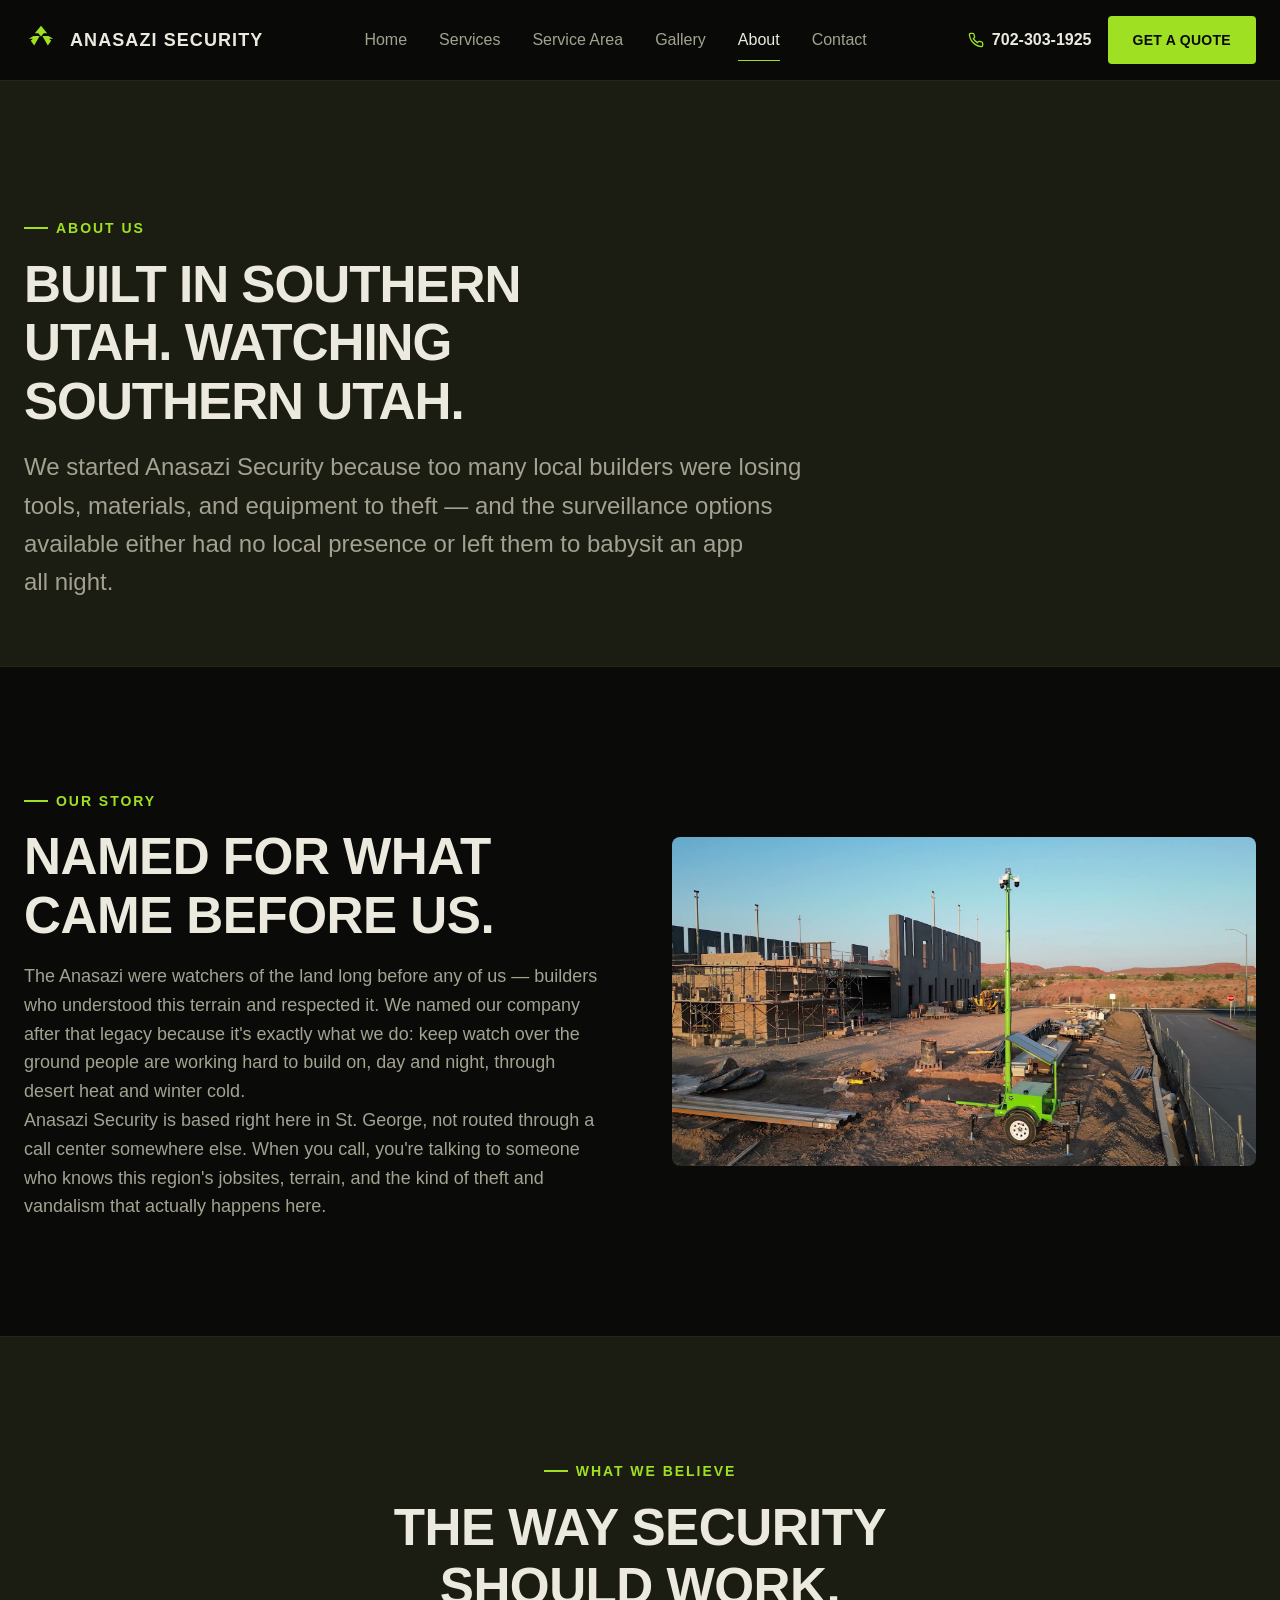
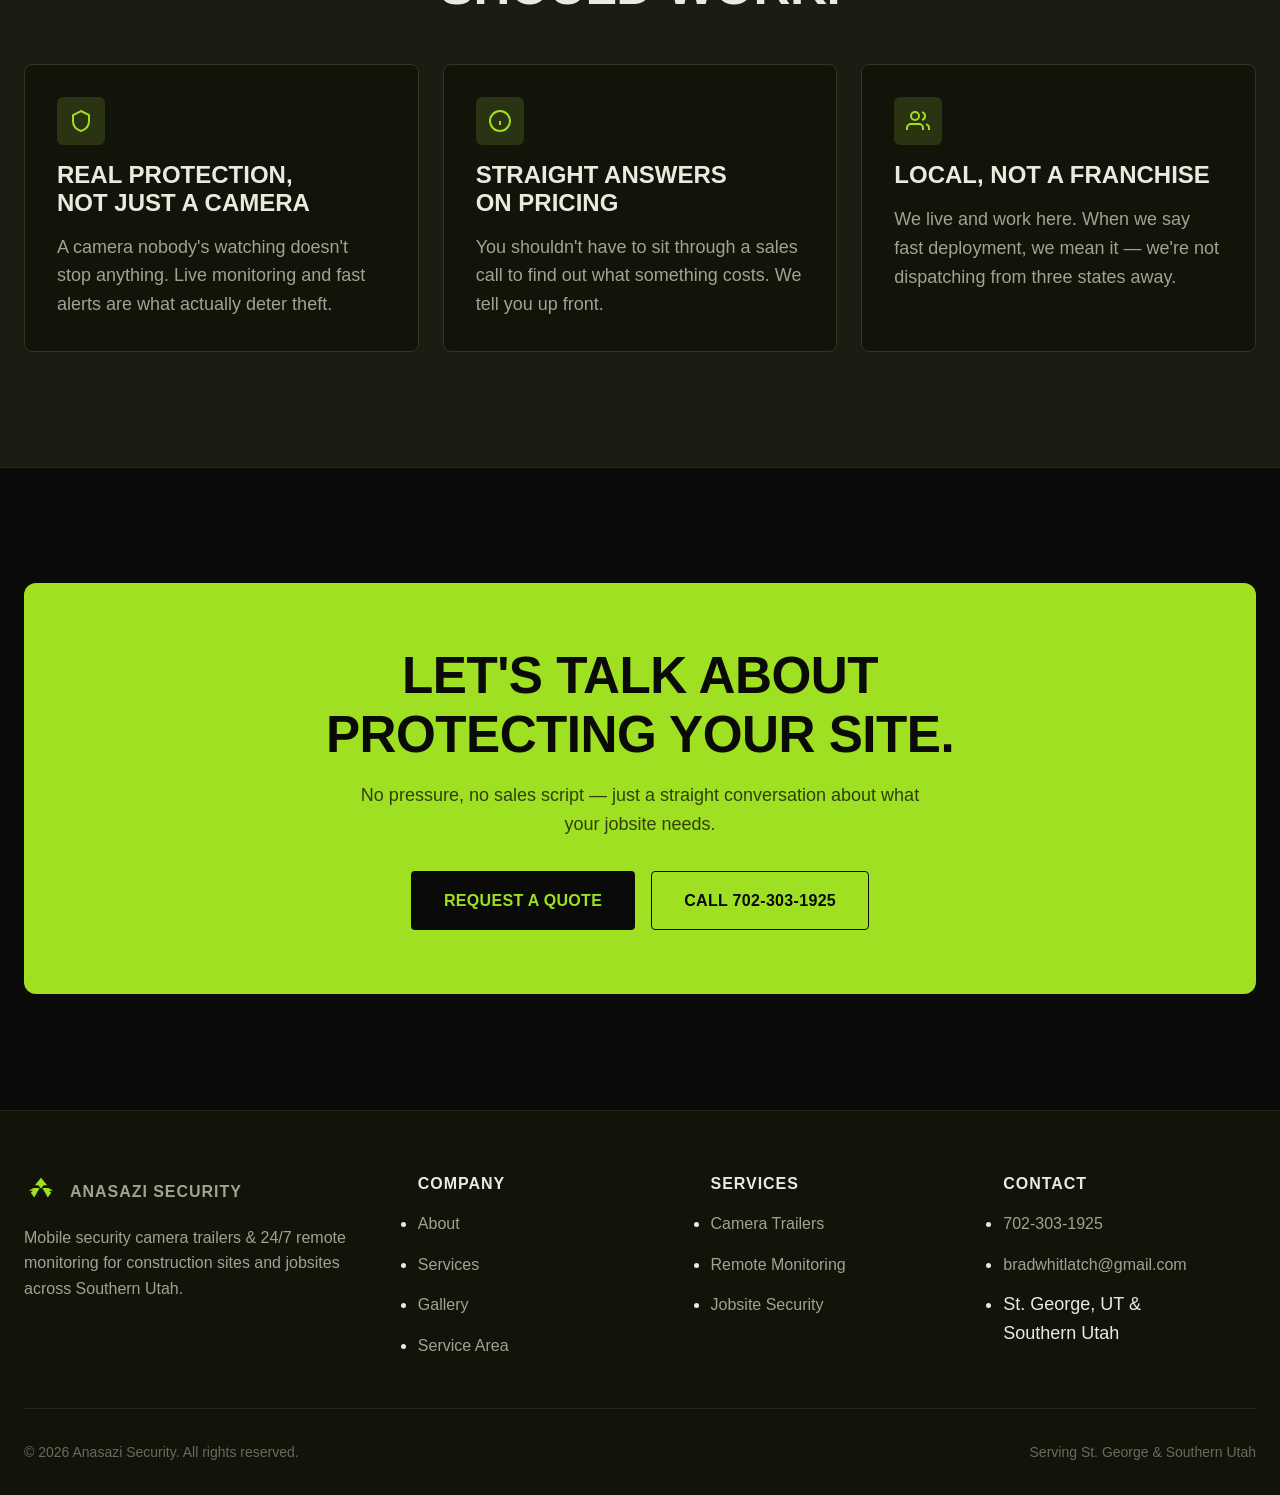
==== pages/about.html @ 66760e97 "Add all core pages: services, service-area, gallery, about, contact + sitemap/robots" ====
<!doctype html>
<html lang="en">
<head>
<meta charset="UTF-8" />
<meta name="viewport" content="width=device-width, initial-scale=1.0" />
<title>About | Anasazi Security — Locally Owned in St. George, UT</title>
<meta name="description" content="Anasazi Security is a locally owned mobile security camera trailer company based in St. George, Utah, protecting jobsites across Southern Utah." />
<link rel="canonical" href="https://anasazisecurity.com/pages/about.html" />

<meta property="og:type" content="website" />
<meta property="og:title" content="About | Anasazi Security" />
<meta property="og:description" content="Locally owned mobile security camera trailer company based in St. George, UT." />
<meta property="og:image" content="../assets/images/hero-poster.jpg" />
<meta property="og:url" content="https://anasazisecurity.com/pages/about.html" />
<meta name="twitter:card" content="summary_large_image" />

<link rel="icon" type="image/jpeg" href="../assets/images/logo-source.jpg" />
<link rel="preconnect" href="https://api.fontshare.com" />
<link rel="stylesheet" href="../base.css" />
<link rel="stylesheet" href="../style.css" />
</head>
<body>

<a href="#main" class="sr-only">Skip to content</a>

<header class="header">
  <div class="container header-inner">
    <a href="../index.html" class="brand">
      <svg viewBox="0 0 100 100" fill="none" xmlns="http://www.w3.org/2000/svg" aria-hidden="true">
        <path d="M50 8 L68 30 L58 30 L50 40 L42 30 L32 30 Z" fill="currentColor" style="color: var(--color-primary)"/>
        <path d="M28 38 L46 38 L38 52 L30 66 L20 52 L26 46 L14 46 Z" fill="currentColor" style="color: var(--color-primary)"/>
        <path d="M72 38 L54 38 L62 52 L70 66 L80 52 L74 46 L86 46 Z" fill="currentColor" style="color: var(--color-primary)"/>
      </svg>
      Anasazi Security
    </a>
    <nav class="nav-links" aria-label="Primary">
      <a href="../index.html">Home</a>
      <a href="./services.html">Services</a>
      <a href="./service-area.html">Service Area</a>
      <a href="./gallery.html">Gallery</a>
      <a href="./about.html" aria-current="page">About</a>
      <a href="./contact.html">Contact</a>
    </nav>
    <div class="header-cta">
      <a href="tel:+17023031925" class="phone-link">
        <svg viewBox="0 0 24 24" fill="none" stroke="currentColor" stroke-width="2"><path d="M22 16.92v3a2 2 0 0 1-2.18 2 19.79 19.79 0 0 1-8.63-3.07 19.5 19.5 0 0 1-6-6 19.79 19.79 0 0 1-3.07-8.67A2 2 0 0 1 4.11 2h3a2 2 0 0 1 2 1.72c.127.96.361 1.903.7 2.81a2 2 0 0 1-.45 2.11L8.09 9.91a16 16 0 0 0 6 6l1.27-1.27a2 2 0 0 1 2.11-.45c.907.339 1.85.573 2.81.7A2 2 0 0 1 22 16.92z"/></svg>
        <span>702-303-1925</span>
      </a>
      <a href="./contact.html" class="btn btn--primary btn--sm">Get a Quote</a>
      <button class="nav-toggle" data-nav-toggle aria-label="Open menu">
        <svg viewBox="0 0 24 24" fill="none" stroke="currentColor" stroke-width="2"><line x1="3" y1="12" x2="21" y2="12"/><line x1="3" y1="6" x2="21" y2="6"/><line x1="3" y1="18" x2="21" y2="18"/></svg>
      </button>
    </div>
  </div>
</header>

<div class="mobile-menu" data-mobile-menu>
  <div class="mobile-menu-header">
    <span class="brand">Anasazi Security</span>
    <button class="mobile-menu-close" data-mobile-close aria-label="Close menu">
      <svg viewBox="0 0 24 24" fill="none" stroke="currentColor" stroke-width="2"><line x1="18" y1="6" x2="6" y2="18"/><line x1="6" y1="6" x2="18" y2="18"/></svg>
    </button>
  </div>
  <nav aria-label="Mobile">
    <a href="../index.html">Home</a>
    <a href="./services.html">Services</a>
    <a href="./service-area.html">Service Area</a>
    <a href="./gallery.html">Gallery</a>
    <a href="./about.html">About</a>
    <a href="./contact.html">Contact</a>
    <a href="tel:+17023031925">Call 702-303-1925</a>
  </nav>
</div>

<main id="main">

  <div class="page-header">
    <div class="container">
      <span class="section-eyebrow">About Us</span>
      <h1>Built in Southern Utah. Watching Southern Utah.</h1>
      <p>We started Anasazi Security because too many local builders were losing tools, materials, and equipment to theft — and the surveillance options available either had no local presence or left them to babysit an app all night.</p>
    </div>
  </div>

  <section>
    <div class="container">
      <div class="grid grid--2" style="align-items:center; gap: var(--space-16);">
        <div class="reveal">
          <span class="section-eyebrow">Our Story</span>
          <h2>Named for what came before us.</h2>
          <p class="max-w-prose">The Anasazi were watchers of the land long before any of us — builders who understood this terrain and respected it. We named our company after that legacy because it's exactly what we do: keep watch over the ground people are working hard to build on, day and night, through desert heat and winter cold.</p>
          <p class="max-w-prose">Anasazi Security is based right here in St. George, not routed through a call center somewhere else. When you call, you're talking to someone who knows this region's jobsites, terrain, and the kind of theft and vandalism that actually happens here.</p>
        </div>
        <div class="reveal">
          <img src="../assets/images/gallery-02.jpg" alt="Anasazi Security camera trailer on a Southern Utah jobsite" style="border-radius: var(--radius-lg);" loading="lazy" width="800" height="533" />
        </div>
      </div>
    </div>
  </section>

  <section style="background: var(--color-surface-offset); border-block: 1px solid var(--color-divider);">
    <div class="container">
      <div class="text-center" style="max-width: 640px; margin-inline:auto; margin-bottom: var(--space-12);">
        <span class="section-eyebrow" style="justify-content:center;">What We Believe</span>
        <h2>The way security should work.</h2>
      </div>
      <div class="grid grid--3">
        <div class="service-card reveal">
          <div class="service-icon">
            <svg viewBox="0 0 24 24" fill="none" stroke="currentColor" stroke-width="2"><path d="M12 2l8 4v6c0 5-3.5 8.5-8 10-4.5-1.5-8-5-8-10V6l8-4z"/></svg>
          </div>
          <h3>Real Protection, Not Just a Camera</h3>
          <p>A camera nobody's watching doesn't stop anything. Live monitoring and fast alerts are what actually deter theft.</p>
        </div>
        <div class="service-card reveal">
          <div class="service-icon">
            <svg viewBox="0 0 24 24" fill="none" stroke="currentColor" stroke-width="2"><circle cx="12" cy="12" r="10"/><path d="M12 16v-4M12 8h.01"/></svg>
          </div>
          <h3>Straight Answers on Pricing</h3>
          <p>You shouldn't have to sit through a sales call to find out what something costs. We tell you up front.</p>
        </div>
        <div class="service-card reveal">
          <div class="service-icon">
            <svg viewBox="0 0 24 24" fill="none" stroke="currentColor" stroke-width="2"><path d="M17 21v-2a4 4 0 0 0-4-4H5a4 4 0 0 0-4 4v2"/><circle cx="9" cy="7" r="4"/><path d="M23 21v-2a4 4 0 0 0-3-3.87"/><path d="M16 3.13a4 4 0 0 1 0 7.75"/></svg>
          </div>
          <h3>Local, Not a Franchise</h3>
          <p>We live and work here. When we say fast deployment, we mean it — we're not dispatching from three states away.</p>
        </div>
      </div>
    </div>
  </section>

  <section>
    <div class="container">
      <div class="cta-band">
        <h2>Let's talk about protecting your site.</h2>
        <p>No pressure, no sales script — just a straight conversation about what your jobsite needs.</p>
        <div class="flex" style="justify-content:center; flex-wrap:wrap; gap: var(--space-4);">
          <a href="./contact.html" class="btn btn--primary">Request a Quote</a>
          <a href="tel:+17023031925" class="btn btn--outline">Call 702-303-1925</a>
        </div>
      </div>
    </div>
  </section>

</main>

<footer class="footer">
  <div class="container">
    <div class="footer-grid">
      <div>
        <a href="../index.html" class="brand" style="margin-bottom: var(--space-4); display:flex;">
          <svg viewBox="0 0 100 100" fill="none" xmlns="http://www.w3.org/2000/svg" aria-hidden="true">
            <path d="M50 8 L68 30 L58 30 L50 40 L42 30 L32 30 Z" fill="currentColor" style="color: var(--color-primary)"/>
            <path d="M28 38 L46 38 L38 52 L30 66 L20 52 L26 46 L14 46 Z" fill="currentColor" style="color: var(--color-primary)"/>
            <path d="M72 38 L54 38 L62 52 L70 66 L80 52 L74 46 L86 46 Z" fill="currentColor" style="color: var(--color-primary)"/>
          </svg>
          Anasazi Security
        </a>
        <p>Mobile security camera trailers &amp; 24/7 remote monitoring for construction sites and jobsites across Southern Utah.</p>
      </div>
      <div>
        <h4>Company</h4>
        <ul>
          <li><a href="./about.html">About</a></li>
          <li><a href="./services.html">Services</a></li>
          <li><a href="./gallery.html">Gallery</a></li>
          <li><a href="./service-area.html">Service Area</a></li>
        </ul>
      </div>
      <div>
        <h4>Services</h4>
        <ul>
          <li><a href="./services.html">Camera Trailers</a></li>
          <li><a href="./services.html">Remote Monitoring</a></li>
          <li><a href="./services.html">Jobsite Security</a></li>
        </ul>
      </div>
      <div>
        <h4>Contact</h4>
        <ul>
          <li><a href="tel:+17023031925">702-303-1925</a></li>
          <li><a href="mailto:bradwhitlatch@gmail.com">bradwhitlatch@gmail.com</a></li>
          <li>St. George, UT &amp; Southern Utah</li>
        </ul>
      </div>
    </div>
    <div class="footer-bottom">
      <span>&copy; 2026 Anasazi Security. All rights reserved.</span>
      <span>Serving St. George &amp; Southern Utah</span>
    </div>
  </div>
</footer>

<script src="../app.js"></script>
</body>
</html>
---- base.css ----
/* base.css — mandatory reset & base styles */
*,
*::before,
*::after {
  box-sizing: border-box;
  margin: 0;
  padding: 0;
}

html {
  -moz-text-size-adjust: none;
  -webkit-text-size-adjust: none;
  text-size-adjust: none;
  -webkit-font-smoothing: antialiased;
  -moz-osx-font-smoothing: grayscale;
  text-rendering: optimizeLegibility;
  scroll-behavior: smooth;
  hanging-punctuation: first last;
  scroll-padding-top: var(--space-16);
}

body {
  min-height: 100dvh;
  line-height: 1.6;
  font-family: var(--font-body, sans-serif);
  font-size: var(--text-base);
  color: var(--color-text);
  background-color: var(--color-bg);
}

img,
picture,
video,
canvas,
svg {
  display: block;
  max-width: 100%;
  height: auto;
}
ul[role='list'],
ol[role='list'] {
  list-style: none;
}
input,
button,
textarea,
select {
  font: inherit;
  color: inherit;
}

h1,
h2,
h3,
h4,
h5,
h6 {
  text-wrap: balance;
  line-height: 1.15;
}
p,
li,
figcaption {
  text-wrap: pretty;
  max-width: 72ch;
}

::selection {
  background: oklch(from var(--color-primary) l c h / 0.25);
  color: var(--color-text);
}

:focus-visible {
  outline: 2px solid var(--color-primary);
  outline-offset: 3px;
  border-radius: var(--radius-sm);
}

@media (prefers-reduced-motion: reduce) {
  *,
  *::before,
  *::after {
    animation-duration: 0.01ms !important;
    animation-iteration-count: 1 !important;
    transition-duration: 0.01ms !important;
    scroll-behavior: auto !important;
  }
}

button {
  cursor: pointer;
  background: none;
  border: none;
}
table {
  border-collapse: collapse;
  width: 100%;
}

a,
button,
[role='button'],
[role='link'],
input,
textarea,
select {
  transition:
    color var(--transition-interactive),
    background var(--transition-interactive),
    border-color var(--transition-interactive),
    box-shadow var(--transition-interactive);
}

.sr-only {
  position: absolute;
  width: 1px;
  height: 1px;
  padding: 0;
  margin: -1px;
  overflow: hidden;
  clip: rect(0, 0, 0, 0);
  white-space: nowrap;
  border-width: 0;
}
---- style.css ----
/* style.css — Anasazi Security design tokens + components */

/* ============ FONTS ============ */
@import url('https://api.fontshare.com/v2/css?f[]=general-sans@400,500,600,700&f[]=cabinet-grotesk@700,800&display=swap');

/* ============ TYPE SCALE ============ */
:root {
  --text-xs: clamp(0.75rem, 0.7rem + 0.25vw, 0.875rem);
  --text-sm: clamp(0.875rem, 0.8rem + 0.35vw, 1rem);
  --text-base: clamp(1rem, 0.95rem + 0.25vw, 1.125rem);
  --text-lg: clamp(1.125rem, 1rem + 0.75vw, 1.5rem);
  --text-xl: clamp(1.5rem, 1.2rem + 1.25vw, 2.25rem);
  --text-2xl: clamp(2rem, 1.2rem + 2.5vw, 3.5rem);
  --text-3xl: clamp(2.5rem, 1rem + 4vw, 5rem);
  --text-hero: clamp(2.75rem, 0.5rem + 7vw, 7.5rem);

  /* Spacing (4px system) */
  --space-1: 0.25rem;
  --space-2: 0.5rem;
  --space-3: 0.75rem;
  --space-4: 1rem;
  --space-5: 1.25rem;
  --space-6: 1.5rem;
  --space-8: 2rem;
  --space-10: 2.5rem;
  --space-12: 3rem;
  --space-16: 4rem;
  --space-20: 5rem;
  --space-24: 6rem;
  --space-32: 8rem;

  --radius-sm: 0.25rem;
  --radius-md: 0.375rem;
  --radius-lg: 0.5rem;
  --radius-xl: 0.75rem;
  --radius-full: 9999px;

  --transition-interactive: 180ms cubic-bezier(0.16, 1, 0.3, 1);

  --content-narrow: 640px;
  --content-default: 1000px;
  --content-wide: 1280px;
  --content-full: 100%;

  --font-display: 'Cabinet Grotesk', 'General Sans', sans-serif;
  --font-body: 'General Sans', 'Helvetica Neue', sans-serif;
}

/* ============ COLOR — Anasazi: tactical black + desert-lime accent ============ */
:root,
[data-theme='light'] {
  /* Surfaces — warm off-white, desert stone */
  --color-bg: #f4f2ee;
  --color-surface: #ffffff;
  --color-surface-2: #fbfaf7;
  --color-surface-offset: #ece9e2;
  --color-surface-offset-2: #e2ded4;
  --color-surface-dynamic: #d8d3c6;
  --color-divider: #dcd7cc;
  --color-border: #cbc5b6;

  --color-text: #16180f;
  --color-text-muted: #55584a;
  --color-text-faint: #9a9884;
  --color-text-inverse: #f7f6f0;

  /* Primary accent — lime green from the trailer/logo */
  --color-primary: #4d7a1f;
  --color-primary-hover: #3a5c17;
  --color-primary-active: #2c4611;
  --color-primary-highlight: #dde6cc;

  --color-warning: #964219;
  --color-warning-hover: #713417;
  --color-warning-highlight: #ddcfc6;

  --color-error: #a12c2c;
  --color-error-hover: #7d1e1e;
  --color-error-highlight: #e0cece;

  --color-success: #437a22;
  --color-success-highlight: #d4dfcc;

  --shadow-sm: 0 1px 2px oklch(0.2 0.01 100 / 0.08);
  --shadow-md: 0 4px 16px oklch(0.2 0.01 100 / 0.12);
  --shadow-lg: 0 16px 40px oklch(0.2 0.01 100 / 0.18);
}

/* DARK MODE — the primary/default Anasazi look: black, tactical, lime accent */
[data-theme='dark'] {
  --color-bg: #0a0b08;
  --color-surface: #121309;
  --color-surface-2: #16170f;
  --color-surface-offset: #1b1c12;
  --color-surface-offset-2: #212216;
  --color-surface-dynamic: #2a2c1c;
  --color-divider: #24261a;
  --color-border: #33351f;

  --color-text: #eceadf;
  --color-text-muted: #a3a291;
  --color-text-faint: #6b6b5c;
  --color-text-inverse: #14150c;

  --color-primary: #9fe022;
  --color-primary-hover: #b6ec4c;
  --color-primary-active: #c7f470;
  --color-primary-highlight: #2a3312;

  --color-warning: #e8934f;
  --color-warning-hover: #f0ab76;
  --color-warning-highlight: #3a2a1a;

  --color-error: #e0625f;
  --color-error-hover: #e88785;
  --color-error-highlight: #3a1f1e;

  --color-success: #8fce4a;
  --color-success-highlight: #23301a;

  --shadow-sm: 0 1px 2px oklch(0 0 0 / 0.4);
  --shadow-md: 0 8px 24px oklch(0 0 0 / 0.5);
  --shadow-lg: 0 24px 60px oklch(0 0 0 / 0.6);
}

@media (prefers-color-scheme: dark) {
  :root:not([data-theme]) {
    --color-bg: #0a0b08;
    --color-surface: #121309;
    --color-surface-2: #16170f;
    --color-surface-offset: #1b1c12;
    --color-surface-offset-2: #212216;
    --color-surface-dynamic: #2a2c1c;
    --color-divider: #24261a;
    --color-border: #33351f;
    --color-text: #eceadf;
    --color-text-muted: #a3a291;
    --color-text-faint: #6b6b5c;
    --color-text-inverse: #14150c;
    --color-primary: #9fe022;
    --color-primary-hover: #b6ec4c;
    --color-primary-active: #c7f470;
    --color-primary-highlight: #2a3312;
    --color-warning: #e8934f;
    --color-success: #8fce4a;
    --shadow-sm: 0 1px 2px oklch(0 0 0 / 0.4);
    --shadow-md: 0 8px 24px oklch(0 0 0 / 0.5);
    --shadow-lg: 0 24px 60px oklch(0 0 0 / 0.6);
  }
}

/* Default the site to dark theme (tactical brand look) unless user toggles */
html:not([data-theme='light']) {
  color-scheme: dark;
}

/* ============ LAYOUT PRIMITIVES ============ */
.container {
  width: 100%;
  max-width: var(--content-wide);
  margin-inline: auto;
  padding-inline: var(--space-6);
}
.container--default {
  max-width: var(--content-default);
}
.container--narrow {
  max-width: var(--content-narrow);
}

section {
  padding-block: clamp(var(--space-16), 9vw, var(--space-32));
}

.section-eyebrow {
  display: inline-flex;
  align-items: center;
  gap: var(--space-2);
  font-family: var(--font-body);
  font-size: var(--text-xs);
  font-weight: 600;
  letter-spacing: 0.14em;
  text-transform: uppercase;
  color: var(--color-primary);
  margin-bottom: var(--space-4);
}
.section-eyebrow::before {
  content: '';
  width: 24px;
  height: 2px;
  background: var(--color-primary);
}

h1,
.h1 {
  font-family: var(--font-display);
  font-weight: 800;
  letter-spacing: -0.02em;
  text-transform: uppercase;
}
h2,
.h2 {
  font-family: var(--font-display);
  font-weight: 700;
  letter-spacing: -0.01em;
  font-size: var(--text-2xl);
  text-transform: uppercase;
  margin-bottom: var(--space-4);
}
h3,
.h3 {
  font-family: var(--font-display);
  font-weight: 700;
  font-size: var(--text-lg);
}
p {
  color: var(--color-text-muted);
}
a {
  color: inherit;
  text-decoration: none;
}

/* ============ BUTTONS ============ */
.btn {
  display: inline-flex;
  align-items: center;
  justify-content: center;
  gap: var(--space-2);
  font-family: var(--font-body);
  font-weight: 600;
  font-size: var(--text-sm);
  letter-spacing: 0.02em;
  text-transform: uppercase;
  padding: var(--space-4) var(--space-8);
  border-radius: var(--radius-sm);
  border: 1.5px solid transparent;
  white-space: nowrap;
  min-height: 44px;
}
.btn--primary {
  background: var(--color-primary);
  color: #0a0b08;
}
.btn--primary:hover {
  background: var(--color-primary-hover);
}
.btn--outline {
  border-color: var(--color-border);
  color: var(--color-text);
  background: transparent;
}
.btn--outline:hover {
  border-color: var(--color-primary);
  color: var(--color-primary);
}
.btn--sm {
  padding: var(--space-3) var(--space-6);
  font-size: var(--text-xs);
}

/* ============ HEADER / NAV ============ */
.header {
  position: sticky;
  top: 0;
  z-index: 100;
  background: color-mix(in oklab, var(--color-bg) 88%, transparent);
  backdrop-filter: blur(14px);
  border-bottom: 1px solid var(--color-divider);
  transition:
    transform 0.3s cubic-bezier(0.16, 1, 0.3, 1),
    box-shadow 0.3s cubic-bezier(0.16, 1, 0.3, 1);
}
.header--hidden {
  transform: translateY(-100%);
}
.header-inner {
  display: flex;
  align-items: center;
  justify-content: space-between;
  padding-block: var(--space-4);
}
.brand {
  display: flex;
  align-items: center;
  gap: var(--space-3);
  font-family: var(--font-display);
  font-weight: 700;
  font-size: var(--text-base);
  letter-spacing: 0.06em;
  text-transform: uppercase;
}
.brand svg {
  width: 34px;
  height: 34px;
  flex-shrink: 0;
}
.nav-links {
  display: flex;
  align-items: center;
  gap: var(--space-8);
}
.nav-links a {
  font-size: var(--text-sm);
  font-weight: 500;
  color: var(--color-text-muted);
  padding-block: var(--space-2);
  border-bottom: 1.5px solid transparent;
}
.nav-links a:hover,
.nav-links a[aria-current='page'] {
  color: var(--color-text);
  border-color: var(--color-primary);
}
.header-cta {
  display: flex;
  align-items: center;
  gap: var(--space-4);
}
.phone-link {
  display: flex;
  align-items: center;
  gap: var(--space-2);
  font-size: var(--text-sm);
  font-weight: 600;
  color: var(--color-text);
}
.phone-link svg {
  width: 16px;
  height: 16px;
  color: var(--color-primary);
}
.nav-toggle {
  display: none;
  width: 44px;
  height: 44px;
  align-items: center;
  justify-content: center;
}
.nav-toggle svg {
  width: 24px;
  height: 24px;
}

@media (max-width: 900px) {
  .nav-links {
    display: none;
  }
  .phone-link span {
    display: none;
  }
  .nav-toggle {
    display: flex;
  }
}

/* Mobile menu */
.mobile-menu {
  position: fixed;
  inset: 0;
  z-index: 200;
  background: var(--color-bg);
  display: flex;
  flex-direction: column;
  padding: var(--space-6);
  transform: translateX(100%);
  transition: transform 0.35s cubic-bezier(0.16, 1, 0.3, 1);
}
.mobile-menu.is-open {
  transform: translateX(0);
}
.mobile-menu-header {
  display: flex;
  justify-content: space-between;
  align-items: center;
  margin-bottom: var(--space-12);
}
.mobile-menu a {
  font-family: var(--font-display);
  font-size: var(--text-xl);
  text-transform: uppercase;
  padding-block: var(--space-4);
  border-bottom: 1px solid var(--color-divider);
}
.mobile-menu-close {
  width: 44px;
  height: 44px;
  display: flex;
  align-items: center;
  justify-content: center;
}

/* ============ HERO ============ */
.hero {
  position: relative;
  min-height: 92vh;
  display: flex;
  align-items: flex-end;
  overflow: hidden;
  padding-top: var(--space-20);
}
.hero-media {
  position: absolute;
  inset: 0;
  z-index: 0;
}
.hero-media video,
.hero-media img {
  width: 100%;
  height: 100%;
  object-fit: cover;
}
.hero-media::after {
  content: '';
  position: absolute;
  inset: 0;
  background: linear-gradient(
    180deg,
    oklch(0 0 0 / 0.55) 0%,
    oklch(0 0 0 / 0.35) 35%,
    oklch(0 0 0 / 0.75) 85%,
    oklch(0 0 0 / 0.92) 100%
  );
}
.hero-content {
  position: relative;
  z-index: 1;
  width: 100%;
  padding-block: var(--space-16) var(--space-20);
}
.hero-tag {
  display: inline-flex;
  align-items: center;
  gap: var(--space-2);
  background: color-mix(in oklab, var(--color-primary) 18%, transparent);
  border: 1px solid color-mix(in oklab, var(--color-primary) 45%, transparent);
  color: var(--color-primary);
  font-size: var(--text-xs);
  font-weight: 600;
  letter-spacing: 0.1em;
  text-transform: uppercase;
  padding: var(--space-2) var(--space-4);
  border-radius: var(--radius-full);
  margin-bottom: var(--space-6);
}
.hero-tag svg {
  width: 14px;
  height: 14px;
}
.hero h1 {
  font-size: var(--text-hero);
  line-height: 0.98;
  color: #fff;
  max-width: 16ch;
  margin-bottom: var(--space-6);
}
.hero h1 em {
  font-style: normal;
  color: var(--color-primary);
}
.hero-sub {
  font-size: var(--text-lg);
  color: color-mix(in oklab, white 82%, transparent);
  max-width: 52ch;
  margin-bottom: var(--space-8);
}
.hero-actions {
  display: flex;
  flex-wrap: wrap;
  gap: var(--space-4);
  margin-bottom: var(--space-12);
}
.hero-stats {
  display: grid;
  grid-template-columns: repeat(4, auto);
  gap: var(--space-10);
}
.hero-stat-num {
  font-family: var(--font-display);
  font-size: var(--text-xl);
  color: #fff;
  font-weight: 800;
}
.hero-stat-label {
  font-size: var(--text-xs);
  color: color-mix(in oklab, white 65%, transparent);
  text-transform: uppercase;
  letter-spacing: 0.06em;
}
@media (max-width: 700px) {
  .hero-stats {
    grid-template-columns: repeat(2, auto);
    row-gap: var(--space-6);
  }
}

/* ============ CARDS ============ */
.card {
  background: var(--color-surface);
  border: 1px solid var(--color-border);
  border-radius: var(--radius-lg);
  padding: var(--space-8);
}
.grid {
  display: grid;
  gap: var(--space-6);
}
.grid--3 {
  grid-template-columns: repeat(3, 1fr);
}
.grid--2 {
  grid-template-columns: repeat(2, 1fr);
}
.grid--4 {
  grid-template-columns: repeat(4, 1fr);
}
@media (max-width: 1000px) {
  .grid--4 {
    grid-template-columns: repeat(2, 1fr);
  }
  .grid--3 {
    grid-template-columns: repeat(2, 1fr);
  }
}
@media (max-width: 640px) {
  .grid--4,
  .grid--3,
  .grid--2 {
    grid-template-columns: 1fr;
  }
}

.service-card {
  background: var(--color-surface);
  border: 1px solid var(--color-border);
  border-radius: var(--radius-lg);
  padding: var(--space-8);
  display: flex;
  flex-direction: column;
  gap: var(--space-4);
  transition:
    border-color var(--transition-interactive),
    transform var(--transition-interactive);
}
.service-card:hover {
  border-color: var(--color-primary);
  transform: translateY(-4px);
}
.service-icon {
  width: 48px;
  height: 48px;
  display: flex;
  align-items: center;
  justify-content: center;
  background: var(--color-primary-highlight);
  border-radius: var(--radius-md);
  color: var(--color-primary);
}
.service-icon svg {
  width: 24px;
  height: 24px;
}
.service-card h3 {
  text-transform: uppercase;
}
.service-list {
  margin-top: auto;
  display: flex;
  flex-direction: column;
  gap: var(--space-2);
  padding-top: var(--space-4);
  border-top: 1px solid var(--color-divider);
}
.service-list li {
  display: flex;
  align-items: baseline;
  gap: var(--space-2);
  font-size: var(--text-sm);
  color: var(--color-text-muted);
}
.service-list li::before {
  content: '';
  width: 5px;
  height: 5px;
  background: var(--color-primary);
  flex-shrink: 0;
  transform: translateY(-2px);
}

/* ============ BADGES / COMPARISON ============ */
.badge {
  display: inline-flex;
  align-items: center;
  gap: var(--space-1);
  font-size: var(--text-xs);
  font-weight: 600;
  text-transform: uppercase;
  letter-spacing: 0.05em;
  padding: var(--space-1) var(--space-3);
  border-radius: var(--radius-full);
  background: var(--color-primary-highlight);
  color: var(--color-primary);
}

.compare-table {
  width: 100%;
  border-collapse: collapse;
  font-size: var(--text-sm);
}
.compare-table th,
.compare-table td {
  padding: var(--space-4);
  text-align: left;
  border-bottom: 1px solid var(--color-divider);
}
.compare-table thead th {
  font-family: var(--font-display);
  text-transform: uppercase;
  font-size: var(--text-xs);
  letter-spacing: 0.06em;
  color: var(--color-text-muted);
}
.compare-table td:not(:first-child),
.compare-table th:not(:first-child) {
  text-align: center;
}
.compare-table .col-us {
  background: var(--color-primary-highlight);
  border-radius: var(--radius-sm);
}
.check {
  color: var(--color-primary);
}
.cross {
  color: var(--color-text-faint);
}
.compare-scroll {
  overflow-x: auto;
  -webkit-overflow-scrolling: touch;
}

/* ============ STATS BAND ============ */
.stats-band {
  background: var(--color-surface-offset);
  border-top: 1px solid var(--color-divider);
  border-bottom: 1px solid var(--color-divider);
}
.stat-item {
  text-align: center;
}
.stat-num {
  font-family: var(--font-display);
  font-size: var(--text-2xl);
  color: var(--color-primary);
  font-weight: 800;
}
.stat-label {
  font-size: var(--text-sm);
  color: var(--color-text-muted);
  margin-top: var(--space-2);
}

/* ============ PROCESS STEPS ============ */
.process-step {
  display: flex;
  gap: var(--space-6);
  padding-block: var(--space-8);
  border-top: 1px solid var(--color-divider);
}
.process-step:last-child {
  border-bottom: 1px solid var(--color-divider);
}
.process-num {
  font-family: var(--font-display);
  font-size: var(--text-xl);
  color: var(--color-primary);
  flex-shrink: 0;
  width: 3ch;
}

/* ============ TESTIMONIAL / QUOTE ============ */
.quote-card {
  background: var(--color-surface-offset);
  border-left: 3px solid var(--color-primary);
  padding: var(--space-8);
  border-radius: var(--radius-md);
}
.quote-card p {
  font-family: var(--font-display);
  font-size: var(--text-lg);
  color: var(--color-text);
  font-weight: 500;
  text-transform: none;
  margin-bottom: var(--space-4);
}
.quote-attr {
  font-size: var(--text-sm);
  color: var(--color-text-muted);
}

/* ============ GALLERY ============ */
.gallery-grid {
  display: grid;
  grid-template-columns: repeat(4, 1fr);
  grid-auto-rows: 220px;
  gap: var(--space-3);
}
.gallery-grid img,
.gallery-grid video {
  width: 100%;
  height: 100%;
  object-fit: cover;
  border-radius: var(--radius-md);
}
.gallery-grid .span-2 {
  grid-column: span 2;
}
.gallery-grid .row-2 {
  grid-row: span 2;
}
@media (max-width: 900px) {
  .gallery-grid {
    grid-template-columns: repeat(2, 1fr);
    grid-auto-rows: 160px;
  }
}

/* ============ CTA BAND ============ */
.cta-band {
  background: var(--color-primary);
  color: #0a0b08;
  border-radius: var(--radius-xl);
  padding: clamp(var(--space-10), 6vw, var(--space-16));
  text-align: center;
}
.cta-band h2 {
  color: #0a0b08;
}
.cta-band p {
  color: color-mix(in oklab, #0a0b08 75%, transparent);
  max-width: 56ch;
  margin-inline: auto;
  margin-bottom: var(--space-8);
}
.cta-band .btn--primary {
  background: #0a0b08;
  color: var(--color-primary);
}
.cta-band .btn--primary:hover {
  background: #1c1e10;
}
.cta-band .btn--outline {
  border-color: #0a0b08;
  color: #0a0b08;
}

/* ============ FORM ============ */
.form-field {
  display: flex;
  flex-direction: column;
  gap: var(--space-2);
  margin-bottom: var(--space-5);
}
.form-field label {
  font-size: var(--text-sm);
  font-weight: 600;
}
.form-field input,
.form-field select,
.form-field textarea {
  background: var(--color-surface-offset);
  border: 1px solid var(--color-border);
  border-radius: var(--radius-sm);
  padding: var(--space-4);
  font-size: var(--text-base);
  min-height: 44px;
}
.form-field textarea {
  min-height: 120px;
  resize: vertical;
}
.form-field input:focus,
.form-field select:focus,
.form-field textarea:focus {
  outline: none;
  border-color: var(--color-primary);
}

/* ============ FOOTER ============ */
.footer {
  background: var(--color-surface);
  border-top: 1px solid var(--color-divider);
  padding-block: var(--space-16) var(--space-8);
}
.footer-grid {
  display: grid;
  grid-template-columns: 1.4fr 1fr 1fr 1fr;
  gap: var(--space-10);
  margin-bottom: var(--space-12);
}
.footer h4 {
  font-family: var(--font-display);
  font-size: var(--text-sm);
  text-transform: uppercase;
  letter-spacing: 0.06em;
  margin-bottom: var(--space-4);
  color: var(--color-text);
}
.footer a,
.footer p {
  font-size: var(--text-sm);
  color: var(--color-text-muted);
}
.footer ul {
  display: flex;
  flex-direction: column;
  gap: var(--space-3);
}
.footer-bottom {
  display: flex;
  justify-content: space-between;
  align-items: center;
  flex-wrap: wrap;
  gap: var(--space-4);
  padding-top: var(--space-8);
  border-top: 1px solid var(--color-divider);
  font-size: var(--text-xs);
  color: var(--color-text-faint);
}
@media (max-width: 900px) {
  .footer-grid {
    grid-template-columns: 1fr 1fr;
  }
}
@media (max-width: 560px) {
  .footer-grid {
    grid-template-columns: 1fr;
  }
}

/* ============ PAGE HEADER (interior pages) ============ */
.page-header {
  padding-block: clamp(var(--space-20), 10vw, var(--space-32)) var(--space-16);
  background: var(--color-surface-offset);
  border-bottom: 1px solid var(--color-divider);
}
.page-header h1 {
  font-size: var(--text-2xl);
  max-width: 20ch;
}
.page-header p {
  font-size: var(--text-lg);
  max-width: 60ch;
  margin-top: var(--space-4);
}

/* ============ UTILITIES ============ */
.text-center {
  text-align: center;
}
.mx-auto {
  margin-inline: auto;
}
.flex {
  display: flex;
}
.items-center {
  align-items: center;
}
.justify-between {
  justify-content: space-between;
}
.gap-2 {
  gap: var(--space-2);
}
.gap-4 {
  gap: var(--space-4);
}
.mt-8 {
  margin-top: var(--space-8);
}
.max-w-prose {
  max-width: 62ch;
}
.reveal {
  opacity: 0;
  transform: translateY(24px);
  transition:
    opacity 0.7s cubic-bezier(0.16, 1, 0.3, 1),
    transform 0.7s cubic-bezier(0.16, 1, 0.3, 1);
}
.reveal.is-visible {
  opacity: 1;
  transform: translateY(0);
}

/* Accordion (FAQ) */
.accordion-item {
  border-bottom: 1px solid var(--color-divider);
}
.accordion-trigger {
  width: 100%;
  display: flex;
  justify-content: space-between;
  align-items: center;
  padding-block: var(--space-6);
  font-family: var(--font-display);
  font-size: var(--text-base);
  text-transform: uppercase;
  text-align: left;
}
.accordion-trigger svg {
  width: 20px;
  height: 20px;
  color: var(--color-primary);
  flex-shrink: 0;
  transition: transform var(--transition-interactive);
}
.accordion-item.is-open .accordion-trigger svg {
  transform: rotate(45deg);
}
.accordion-panel {
  max-height: 0;
  overflow: hidden;
  transition: max-height 0.35s cubic-bezier(0.16, 1, 0.3, 1);
}
.accordion-panel-inner {
  padding-bottom: var(--space-6);
}

@media (max-width: 700px) {
  .hero-actions .btn {
    width: 100%;
  }
}
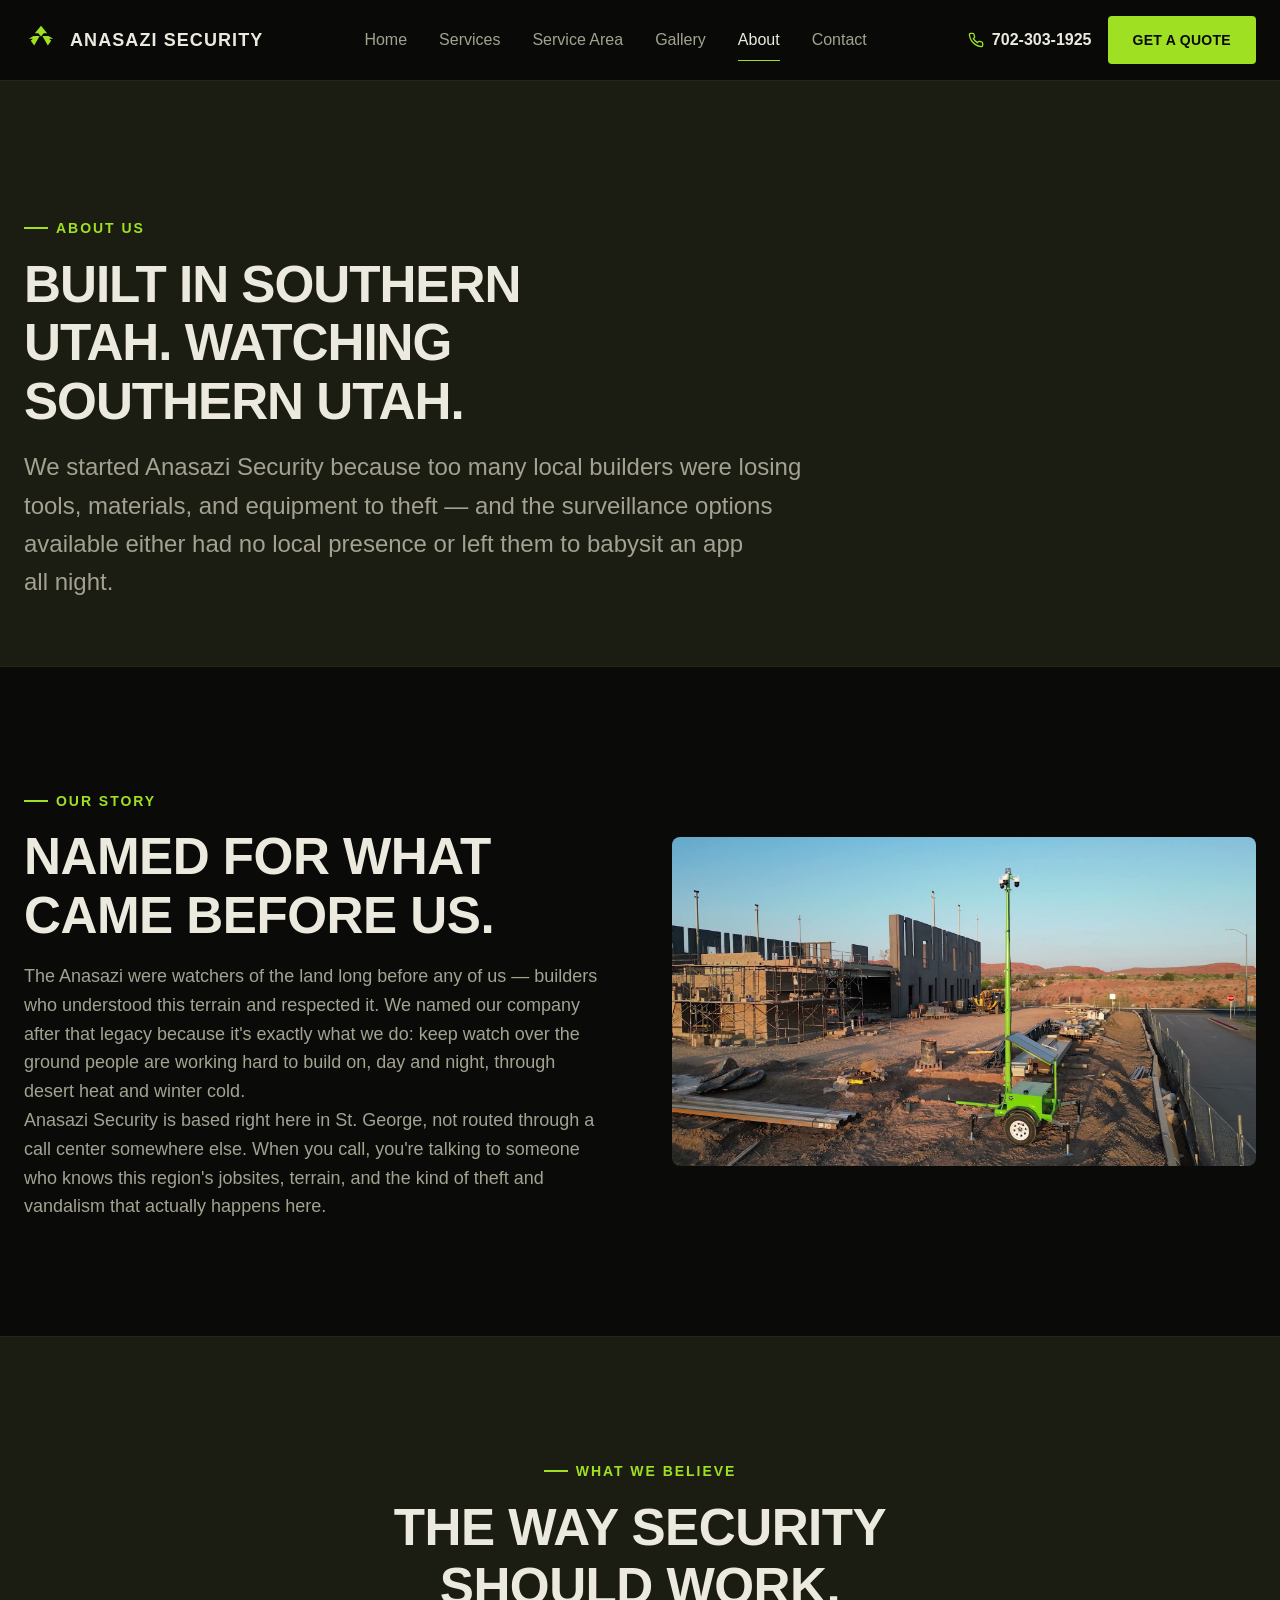
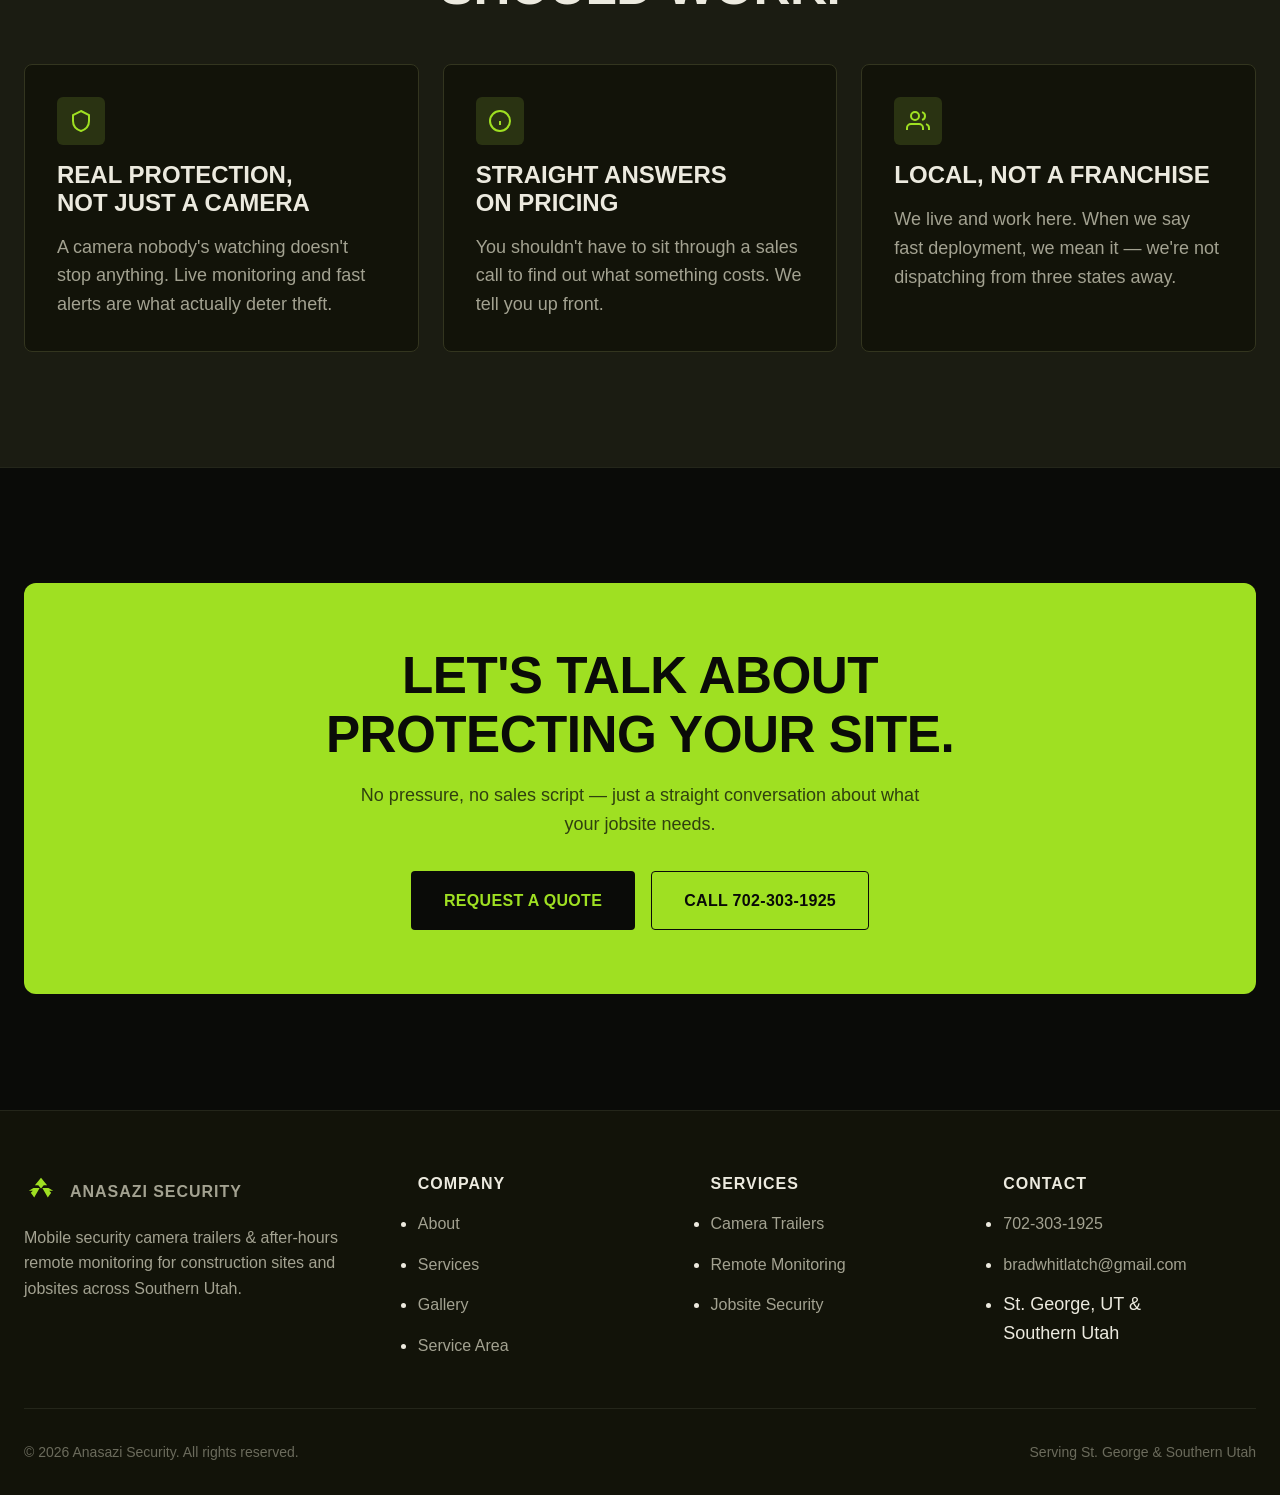
==== commit 5fe311b9: "Add real pricing ($1,200/mo trailer, $1,200/mo timelapse, custom multi-trailer); correct 24/7 monito" ====
--- a/pages/about.html
+++ b/pages/about.html
@@ -157,7 +157,7 @@
           </svg>
           Anasazi Security
         </a>
-        <p>Mobile security camera trailers &amp; 24/7 remote monitoring for construction sites and jobsites across Southern Utah.</p>
+        <p>Mobile security camera trailers &amp; after-hours remote monitoring for construction sites and jobsites across Southern Utah.</p>
       </div>
       <div>
         <h4>Company</h4>
--- a/style.css
+++ b/style.css
@@ -375,7 +375,12 @@
   align-items: center;
   margin-bottom: var(--space-12);
 }
+.mobile-menu nav {
+  display: flex;
+  flex-direction: column;
+}
 .mobile-menu a {
+  display: block;
   font-family: var(--font-display);
   font-size: var(--text-xl);
   text-transform: uppercase;
@@ -563,6 +568,23 @@
 .service-card h3 {
   text-transform: uppercase;
 }
+.price-tag {
+  display: flex;
+  align-items: baseline;
+  gap: var(--space-1);
+  margin: 0;
+}
+.price-amount {
+  font-family: var(--font-display);
+  font-weight: 800;
+  font-size: var(--text-xl);
+  color: var(--color-primary);
+  line-height: 1;
+}
+.price-period {
+  color: var(--color-text-muted);
+  font-size: var(--text-sm);
+}
 .service-list {
   margin-top: auto;
   display: flex;
